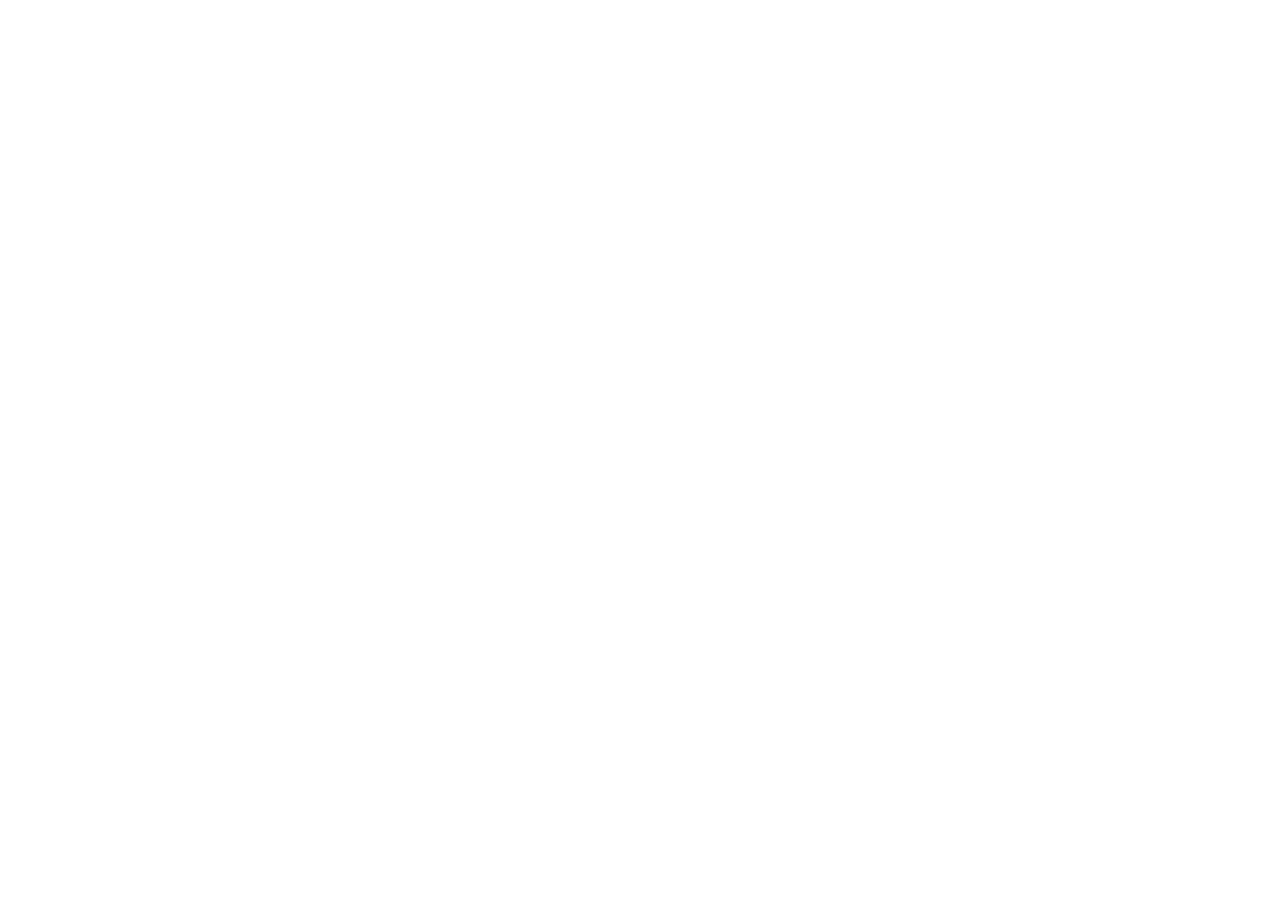
==== docs/index.html @ 632d7285 "Create index.html" ====
<!doctype html> <!-- Important: must specify -->
<html>
  <head>
    <meta charset="utf-8"> <!-- Important: rapi-doc uses utf8 charecters -->
    <script type="module" src="https://unpkg.com/rapidoc/dist/rapidoc-min.js"></script>
  </head>
  <body>
    <rapi-doc spec-url = "https://petstore.swagger.io/v2/swagger.json"> </rapi-doc>
  </body>
</html>
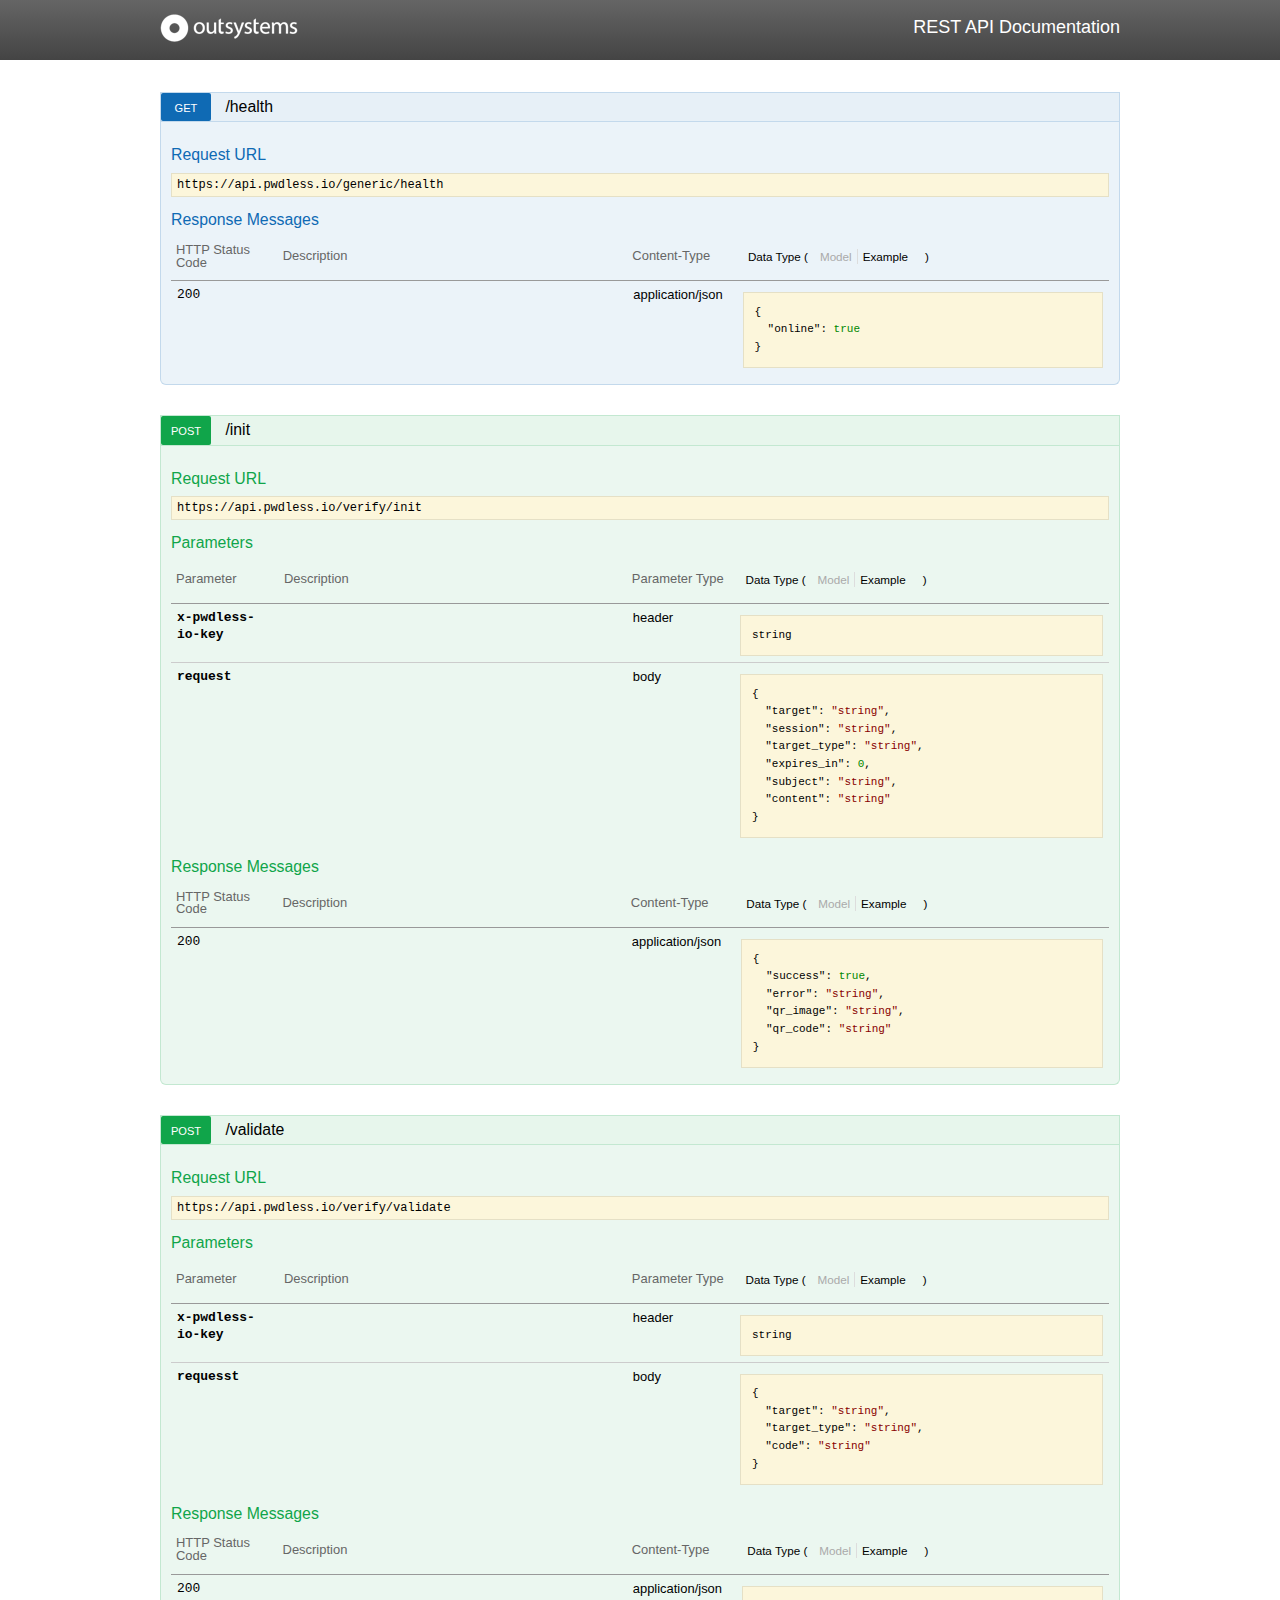
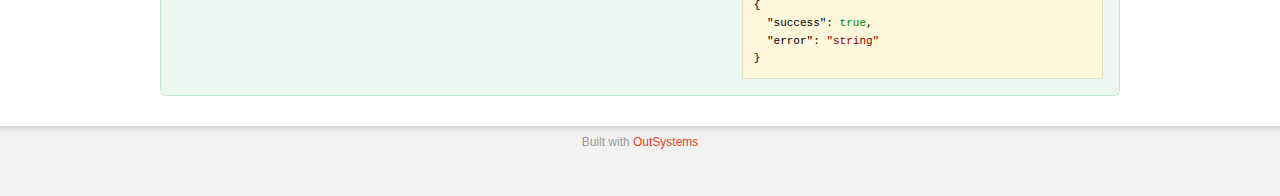
==== commit b7e62234: "docs" ====
--- a/docs/index.html
+++ b/docs/index.html
@@ -1,10 +1,551 @@
-<!doctype html> <!-- Important: must specify -->
-<html>
-  <head>
-    <meta charset="utf-8"> <!-- Important: rapi-doc uses utf8 charecters -->
-    <script type="module" src="https://unpkg.com/rapidoc/dist/rapidoc-min.js"></script>
-  </head>
-  <body>
-    <rapi-doc spec-url = "https://petstore.swagger.io/v2/swagger.json"> </rapi-doc>
-  </body>
-</html>+<html data-lt-installed="true"><head>
+  <title>Documentation</title>
+  <!-- OutSystems change: resources relative URLs and merged some css/javascript files to reduce the amount of resources -->
+  <link href="./css/main.css" rel="stylesheet" type="text/css">
+  
+  
+  
+  
+  
+  
+  
+</head>
+
+<body class="swagger-section">
+<div id="header">
+  <div class="swagger-ui-wrap">
+  <!-- OutSystems change: branding -->
+      <div class="os-header-right">
+        <div class="os-header-title">REST API Documentation</div>
+    </div>
+    <div class="os-header-left"><img class="os-logo-vertical" src="./img/outsystems.png" alt="Outsystems"></div>
+    <!-- OutSystems change: customize header information
+      <a id="logo" href="http://swagger.io">swagger</a>
+    -->
+  </div>
+</div>
+
+
+<div id="swagger-ui-container" class="swagger-ui-wrap">
+<div class="container" id="resources_container">
+  <ul id="resources"><li id="resource_verify" class="resource active"><div class="heading" style="
+    margin-top: 30px;
+">
+  <!-- OutSystems change: Remove tag name -->
+  
+</div>
+<ul class="endpoints" id="verify_endpoint_list" style="">
+<li class="endpoint">
+  <ul class="operations">
+    <li class="get operation" id="generic_health">
+      <div class="heading">
+        <h3>
+          <span class="http_method">
+          <a href="#!/generic/health" class="toggleOperation">get</a>
+          </span>
+          <span class="path">
+          <a href="#!/generic/health" class="toggleOperation ">/health</a>
+          </span>
+        </h3>
+        <ul class="options">
+          <li>
+          <a href="#!/generic/health" class="toggleOperation"></a>
+          </li>
+        </ul>
+      </div>
+      <div class="content" id="generic_health_content" style="display: block;">
+        <!-- OutSytems change: Added request URL -->
+        <h4>Request URL</h4>
+        <div class="block request_url"><pre style="overflow-y:auto">https://api.pwdless.io/generic/health</pre></div>
+
+        
+        <form accept-charset="UTF-8" class="sandbox">
+          <div style="margin:0;padding:0;display:inline"></div>
+          <div style="margin:0;padding:0;display:inline"></div>
+          <h4>Response Messages</h4>
+          <table class="fullwidth response-table">
+            <thead>
+            <tr>
+              <!-- OutSystems change: Normalize table Sizes and include Content Type in response messages -->
+              <th style="width: 100px; max-width: 100px">HTTP Status Code</th>
+              <th style="width: 355px; max-width: 355px">Description</th>
+              <th style="width: 100px; max-width: 100px">Content-Type</th>
+              <th style="width: 375px; max-width: 385px">
+                <table>
+                  <tbody><tr>
+                    <td style="vertical-align:middle;height:30px;"><div style="">Data Type (</div></td>
+                    <td style="vertical-align:middle;height:30px;"><div style="vertical-align: middle;height: 20px;">
+                  <ul class="signature-nav">
+                  <li>
+                    <a class="description-link description-link-response" href="#">Model</a>
+                  </li>
+                  <li>
+                    <a class="snippet-link snippet-link-response selected" href="#">Example</a>
+                  </li>
+                  </ul></div></td>
+                  <td style="vertical-align:middle;height:30px;">
+                    <div style="">)</div>
+                  </td>
+                  </tr>
+                </tbody></table>
+              </th>
+            </tr>
+            </thead>
+            <tbody class="operation-status">
+            
+            <tr><!--Outsystems change: included content type in response messages-->
+<td class="code">200</td>
+<td class="markdown"><p><strong></strong></p>
+</td>
+<td class="content-type"><div><!--OutSystems change: removed label, pre and fixed [object Object] to [object Object]-->
+application/json
+</div></td>
+<td><span class="model-signature"><div><!-- OutSystems change: Removed Model and Model Schema labels -->
+<!-- <div>
+<ul class="signature-nav">
+    <li><a class="description-link" href="#">Description</a></li>
+    <li><a class="snippet-link" href="#">Snippet</a></li>
+</ul>
+<div> 
+  -->
+
+<div class="signature-container">
+  <!-- OutSystems change: Removed Model -->
+    <div class="description" style="display: none;">
+        <span class="strong">health_response {</span><div><span class="propName false">online</span> (<span class="propType">boolean</span>, <span class="propOptKey">optional</span>)</div><span class="strong">}</span>
+    </div>  <div class="snippet" style="display: block;">
+    <pre><code class="json">{
+  "<span class="attribute">online</span>": <span class="value"><span class="literal">true</span>
+}</span></code></pre>
+    <small class="notice"></small>
+  </div>
+</div>
+
+</div></span></td>
+</tr></tbody>
+          </table>
+          <!-- OutSystems change: position of the response -->
+          <!-- OutSystems change: removed Try it out button -->
+            </form>
+            <div class="response" style="display:none">
+              <h4>Request URL</h4>
+              <div class="block request_url"><pre style="overflow-y:auto">https://miguel-antunes.outsystemscloud.com/PwdLess_io_API/rest/generic/health</pre></div>
+              <h4>Response Body</h4>
+              <div class="block response_body"></div>
+              <h4>Response Code</h4>
+              <div class="block response_code"></div>
+              <h4>Response Headers</h4>
+              <div class="block response_headers"></div>
+            </div>
+          </div>
+          </li>
+        </ul>
+</li>
+<li class="endpoint">
+  <ul class="operations">
+    <li class="post operation" id="verify_init">
+      <div class="heading">
+        <h3>
+          <span class="http_method">
+          <a href="#!/verify/init" class="toggleOperation">post</a>
+          </span>
+          <span class="path">
+          <a href="#!/verify/init" class="toggleOperation ">/init</a>
+          </span>
+        </h3>
+        <ul class="options">
+          <li>
+          <a href="#!/verify/init" class="toggleOperation"></a>
+          </li>
+        </ul>
+      </div>
+      <div class="content" id="verify_init_content" style="display: block;">
+        <!-- OutSytems change: Added request URL -->
+        <h4>Request URL</h4>
+        <div class="block request_url"><pre style="overflow-y:auto">https://api.pwdless.io/verify/init</pre></div>
+
+        
+        <form accept-charset="UTF-8" class="sandbox">
+          <div style="margin:0;padding:0;display:inline"></div>
+          <h4>Parameters</h4>
+          <table class="fullwidth parameter-table">
+          <thead>
+            <tr>
+            <th style="width: 100px; max-width: 100px">Parameter</th>
+            <!-- OutSystems change: removed Value -->
+            <th style="width: 355px; max-width: 355px">Description</th>
+            <th style="width: 100px; max-width: 100px">Parameter Type</th>
+            <th style="width: 375px; max-width: 385px">
+              <div>               
+                <table>
+                  <tbody><tr>
+                    <td style="vertical-align:middle;height:30px;"><div style="">Data Type (</div></td>
+                    <td style="vertical-align:middle;height:30px;"><div style="vertical-align: middle;height: 20px;">
+                  <ul class="signature-nav">
+                  <li>
+                    <a class="description-link description-link-parameter" href="#">Model</a>
+                  </li>
+                  <li>
+                    <a class="snippet-link snippet-link-parameter selected" href="#">Example</a>
+                  </li>
+                  </ul></div></td>
+                  <td style="vertical-align:middle;height:30px;">
+                    <div style="">)</div>
+                  </td>
+                  </tr>
+                </tbody></table>
+            </div></th>
+            </tr>
+          </thead>
+          <tbody class="operation-params">
+
+          <tr><td class="code required">x-pwdless-io-key</td>
+<!-- OutSystems change: removed value column -->
+<td>
+  <strong><span class="markdown"></span></strong>
+</td>
+<td>header</td>
+<td><span class="model-signature"><div><!-- OutSystems change: Removed Model and Model Schema labels -->
+<!-- <div>
+<ul class="signature-nav">
+    <li><a class="description-link" href="#">Description</a></li>
+    <li><a class="snippet-link" href="#">Snippet</a></li>
+</ul>
+<div> 
+  -->
+
+<div class="signature-container">
+  <!-- OutSystems change: Removed Model -->
+    <div class="description" style="display: none;">
+        string
+    </div>  <div class="snippet" style="display: block;">
+    <pre><code class="undefined">string</code></pre>
+    <small class="notice"></small>
+  </div>
+</div>
+
+</div></span></td>
+</tr><tr><td class="code required">request</td>
+<!-- OutSystems change: removed value column -->
+<td>
+  <strong><span class="markdown"></span></strong>
+</td>
+<td>body</td>
+<td><span class="model-signature"><div><!-- OutSystems change: Removed Model and Model Schema labels -->
+<!-- <div>
+<ul class="signature-nav">
+    <li><a class="description-link" href="#">Description</a></li>
+    <li><a class="snippet-link" href="#">Snippet</a></li>
+</ul>
+<div> 
+  -->
+
+<div class="signature-container">
+  <!-- OutSystems change: Removed Model -->
+    <div class="description" style="display: none;">
+        <span class="strong">init_request {</span><div><span class="propName true">target</span> (<span class="propType">string</span>),</div><div><span class="propName true">session</span> (<span class="propType">string</span>),</div><div><span class="propName false">target_type</span> (<span class="propType">string</span>, <span class="propOptKey">optional</span>),</div><div><span class="propName false">expires_in</span> (<span class="propType">integer</span>, <span class="propOptKey">optional</span>),</div><div><span class="propName false">subject</span> (<span class="propType">string</span>, <span class="propOptKey">optional</span>),</div><div><span class="propName false">content</span> (<span class="propType">string</span>, <span class="propOptKey">optional</span>)</div><span class="strong">}</span>
+    </div>  <div class="snippet" style="display: block;">
+    <pre><code class="json">{
+  "<span class="attribute">target</span>": <span class="value"><span class="string">"string"</span></span>,
+  "<span class="attribute">session</span>": <span class="value"><span class="string">"string"</span></span>,
+  "<span class="attribute">target_type</span>": <span class="value"><span class="string">"string"</span></span>,
+  "<span class="attribute">expires_in</span>": <span class="value"><span class="number">0</span></span>,
+  "<span class="attribute">subject</span>": <span class="value"><span class="string">"string"</span></span>,
+  "<span class="attribute">content</span>": <span class="value"><span class="string">"string"</span>
+}</span></code></pre>
+    <small class="notice"></small>
+  </div>
+</div>
+
+</div></span></td>
+</tr></tbody>
+          </table>
+          <div style="margin:0;padding:0;display:inline"></div>
+          <h4>Response Messages</h4>
+          <table class="fullwidth response-table">
+            <thead>
+            <tr>
+              <!-- OutSystems change: Normalize table Sizes and include Content Type in response messages -->
+              <th style="width: 100px; max-width: 100px">HTTP Status Code</th>
+              <th style="width: 355px; max-width: 355px">Description</th>
+              <th style="width: 100px; max-width: 100px">Content-Type</th>
+              <th style="width: 375px; max-width: 385px">
+                <table>
+                  <tbody><tr>
+                    <td style="vertical-align:middle;height:30px;"><div style="">Data Type (</div></td>
+                    <td style="vertical-align:middle;height:30px;"><div style="vertical-align: middle;height: 20px;">
+                  <ul class="signature-nav">
+                  <li>
+                    <a class="description-link description-link-response" href="#">Model</a>
+                  </li>
+                  <li>
+                    <a class="snippet-link snippet-link-response selected" href="#">Example</a>
+                  </li>
+                  </ul></div></td>
+                  <td style="vertical-align:middle;height:30px;">
+                    <div style="">)</div>
+                  </td>
+                  </tr>
+                </tbody></table>
+              </th>
+            </tr>
+            </thead>
+            <tbody class="operation-status">
+            
+            <tr><!--Outsystems change: included content type in response messages-->
+<td class="code">200</td>
+<td class="markdown"><p><strong></strong></p>
+</td>
+<td class="content-type"><div><!--OutSystems change: removed label, pre and fixed [object Object] to [object Object]-->
+application/json
+</div></td>
+<td><span class="model-signature"><div><!-- OutSystems change: Removed Model and Model Schema labels -->
+<!-- <div>
+<ul class="signature-nav">
+    <li><a class="description-link" href="#">Description</a></li>
+    <li><a class="snippet-link" href="#">Snippet</a></li>
+</ul>
+<div> 
+  -->
+
+<div class="signature-container">
+  <!-- OutSystems change: Removed Model -->
+    <div class="description" style="display: none;">
+        <span class="strong">init_response {</span><div><span class="propName true">success</span> (<span class="propType">boolean</span>),</div><div><span class="propName false">error</span> (<span class="propType">string</span>, <span class="propOptKey">optional</span>),</div><div><span class="propName false">qr_image</span> (<span class="propType">string</span>, <span class="propOptKey">optional</span>),</div><div><span class="propName false">qr_code</span> (<span class="propType">string</span>, <span class="propOptKey">optional</span>)</div><span class="strong">}</span>
+    </div>  <div class="snippet" style="display: block;">
+    <pre><code class="json">{
+  "<span class="attribute">success</span>": <span class="value"><span class="literal">true</span></span>,
+  "<span class="attribute">error</span>": <span class="value"><span class="string">"string"</span></span>,
+  "<span class="attribute">qr_image</span>": <span class="value"><span class="string">"string"</span></span>,
+  "<span class="attribute">qr_code</span>": <span class="value"><span class="string">"string"</span>
+}</span></code></pre>
+    <small class="notice"></small>
+  </div>
+</div>
+
+</div></span></td>
+</tr></tbody>
+          </table>
+          <!-- OutSystems change: position of the response -->
+          <!-- OutSystems change: removed Try it out button -->
+            </form>
+            <div class="response" style="display:none">
+              <h4>Request URL</h4>
+              <div class="block request_url"><pre style="overflow-y:auto">https://miguel-antunes.outsystemscloud.com/PwdLess_io_API/rest/verify/init</pre></div>
+              <h4>Response Body</h4>
+              <div class="block response_body"></div>
+              <h4>Response Code</h4>
+              <div class="block response_code"></div>
+              <h4>Response Headers</h4>
+              <div class="block response_headers"></div>
+            </div>
+          </div>
+          </li>
+        </ul>
+</li><li class="endpoint">
+  <ul class="operations">
+    <li class="post operation" id="verify_validate">
+      <div class="heading">
+        <h3>
+          <span class="http_method">
+          <a href="#!/verify/validate" class="toggleOperation">post</a>
+          </span>
+          <span class="path">
+          <a href="#!/verify/validate" class="toggleOperation ">/validate</a>
+          </span>
+        </h3>
+        <ul class="options">
+          <li>
+          <a href="#!/verify/validate" class="toggleOperation"></a>
+          </li>
+        </ul>
+      </div>
+      <div class="content" id="verify_validate_content" style="display: block;">
+        <!-- OutSytems change: Added request URL -->
+        <h4>Request URL</h4>
+        <div class="block request_url"><pre style="overflow-y:auto">https://api.pwdless.io/verify/validate</pre></div>
+
+        
+        <form accept-charset="UTF-8" class="sandbox">
+          <div style="margin:0;padding:0;display:inline"></div>
+          <h4>Parameters</h4>
+          <table class="fullwidth parameter-table">
+          <thead>
+            <tr>
+            <th style="width: 100px; max-width: 100px">Parameter</th>
+            <!-- OutSystems change: removed Value -->
+            <th style="width: 355px; max-width: 355px">Description</th>
+            <th style="width: 100px; max-width: 100px">Parameter Type</th>
+            <th style="width: 375px; max-width: 385px">
+              <div>               
+                <table>
+                  <tbody><tr>
+                    <td style="vertical-align:middle;height:30px;"><div style="">Data Type (</div></td>
+                    <td style="vertical-align:middle;height:30px;"><div style="vertical-align: middle;height: 20px;">
+                  <ul class="signature-nav">
+                  <li>
+                    <a class="description-link description-link-parameter" href="#">Model</a>
+                  </li>
+                  <li>
+                    <a class="snippet-link snippet-link-parameter selected" href="#">Example</a>
+                  </li>
+                  </ul></div></td>
+                  <td style="vertical-align:middle;height:30px;">
+                    <div style="">)</div>
+                  </td>
+                  </tr>
+                </tbody></table>
+            </div></th>
+            </tr>
+          </thead>
+          <tbody class="operation-params">
+
+          <tr><td class="code required">x-pwdless-io-key</td>
+<!-- OutSystems change: removed value column -->
+<td>
+  <strong><span class="markdown"></span></strong>
+</td>
+<td>header</td>
+<td><span class="model-signature"><div><!-- OutSystems change: Removed Model and Model Schema labels -->
+<!-- <div>
+<ul class="signature-nav">
+    <li><a class="description-link" href="#">Description</a></li>
+    <li><a class="snippet-link" href="#">Snippet</a></li>
+</ul>
+<div> 
+  -->
+
+<div class="signature-container">
+  <!-- OutSystems change: Removed Model -->
+    <div class="description" style="display: none;">
+        string
+    </div>  <div class="snippet" style="display: block;">
+    <pre><code class="undefined">string</code></pre>
+    <small class="notice"></small>
+  </div>
+</div>
+
+</div></span></td>
+</tr><tr><td class="code required">requesst</td>
+<!-- OutSystems change: removed value column -->
+<td>
+  <strong><span class="markdown"></span></strong>
+</td>
+<td>body</td>
+<td><span class="model-signature"><div><!-- OutSystems change: Removed Model and Model Schema labels -->
+<!-- <div>
+<ul class="signature-nav">
+    <li><a class="description-link" href="#">Description</a></li>
+    <li><a class="snippet-link" href="#">Snippet</a></li>
+</ul>
+<div> 
+  -->
+
+<div class="signature-container">
+  <!-- OutSystems change: Removed Model -->
+    <div class="description" style="display: none;">
+        <span class="strong">validate_requesst {</span><div><span class="propName true">target</span> (<span class="propType">string</span>),</div><div><span class="propName true">target_type</span> (<span class="propType">string</span>),</div><div><span class="propName true">code</span> (<span class="propType">string</span>)</div><span class="strong">}</span>
+    </div>  <div class="snippet" style="display: block;">
+    <pre><code class="json">{
+  "<span class="attribute">target</span>": <span class="value"><span class="string">"string"</span></span>,
+  "<span class="attribute">target_type</span>": <span class="value"><span class="string">"string"</span></span>,
+  "<span class="attribute">code</span>": <span class="value"><span class="string">"string"</span>
+}</span></code></pre>
+    <small class="notice"></small>
+  </div>
+</div>
+
+</div></span></td>
+</tr></tbody>
+          </table>
+          <div style="margin:0;padding:0;display:inline"></div>
+          <h4>Response Messages</h4>
+          <table class="fullwidth response-table">
+            <thead>
+            <tr>
+              <!-- OutSystems change: Normalize table Sizes and include Content Type in response messages -->
+              <th style="width: 100px; max-width: 100px">HTTP Status Code</th>
+              <th style="width: 355px; max-width: 355px">Description</th>
+              <th style="width: 100px; max-width: 100px">Content-Type</th>
+              <th style="width: 375px; max-width: 385px">
+                <table>
+                  <tbody><tr>
+                    <td style="vertical-align:middle;height:30px;"><div style="">Data Type (</div></td>
+                    <td style="vertical-align:middle;height:30px;"><div style="vertical-align: middle;height: 20px;">
+                  <ul class="signature-nav">
+                  <li>
+                    <a class="description-link description-link-response" href="#">Model</a>
+                  </li>
+                  <li>
+                    <a class="snippet-link snippet-link-response selected" href="#">Example</a>
+                  </li>
+                  </ul></div></td>
+                  <td style="vertical-align:middle;height:30px;">
+                    <div style="">)</div>
+                  </td>
+                  </tr>
+                </tbody></table>
+              </th>
+            </tr>
+            </thead>
+            <tbody class="operation-status">
+            
+            <tr><!--Outsystems change: included content type in response messages-->
+<td class="code">200</td>
+<td class="markdown"><p><strong></strong></p>
+</td>
+<td class="content-type"><div><!--OutSystems change: removed label, pre and fixed [object Object] to [object Object]-->
+application/json
+</div></td>
+<td><span class="model-signature"><div><!-- OutSystems change: Removed Model and Model Schema labels -->
+<!-- <div>
+<ul class="signature-nav">
+    <li><a class="description-link" href="#">Description</a></li>
+    <li><a class="snippet-link" href="#">Snippet</a></li>
+</ul>
+<div> 
+  -->
+
+<div class="signature-container">
+  <!-- OutSystems change: Removed Model -->
+    <div class="description" style="display: none;">
+        <span class="strong">validate_response {</span><div><span class="propName true">success</span> (<span class="propType">boolean</span>),</div><div><span class="propName false">error</span> (<span class="propType">string</span>, <span class="propOptKey">optional</span>)</div><span class="strong">}</span>
+    </div>  <div class="snippet" style="display: block;">
+    <pre><code class="json">{
+  "<span class="attribute">success</span>": <span class="value"><span class="literal">true</span></span>,
+  "<span class="attribute">error</span>": <span class="value"><span class="string">"string"</span>
+}</span></code></pre>
+    <small class="notice"></small>
+  </div>
+</div>
+
+</div></span></td>
+</tr></tbody>
+          </table>
+          <!-- OutSystems change: position of the response -->
+          <!-- OutSystems change: removed Try it out button -->
+            </form>
+            <div class="response" style="display:none">
+              <h4>Request URL</h4>
+              <div class="block request_url"><pre style="overflow-y:auto">https://miguel-antunes.outsystemscloud.com/PwdLess_io_API/rest/verify/validate</pre></div>
+              <h4>Response Body</h4>
+              <div class="block response_body"></div>
+              <h4>Response Code</h4>
+              <div class="block response_code"></div>
+              <h4>Response Headers</h4>
+              <div class="block response_headers"></div>
+            </div>
+          </div>
+          </li>
+        </ul>
+</li></ul>
+</li></ul>
+
+  
+</div>
+</div>
+<div id="swagger-footer" class="os-swagger-footer">Built with&nbsp;<a title="Low-Code Development Platform for Mobile and Web Apps" alt="Low-Code Development Platform for Mobile and Web Apps" href="http://www.outsystems.com/ce/web-application-development/">OutSystems</a></div>
+
+
+
+</body></html>--- a/docs/css/main.css
+++ b/docs/css/main.css
@@ -0,0 +1,1550 @@
+/* Original style from softwaremaniacs.org (c) Ivan Sagalaev <Maniac@SoftwareManiacs.Org> */
+.swagger-section pre code {
+  display: block;
+  padding: 0.5em;
+  background: #F0F0F0;
+}
+.swagger-section pre code,
+.swagger-section pre .subst,
+.swagger-section pre .tag .title,
+.swagger-section pre .lisp .title,
+.swagger-section pre .clojure .built_in,
+.swagger-section pre .nginx .title {
+  color: black;
+}
+.swagger-section pre .string,
+.swagger-section pre .title,
+.swagger-section pre .constant,
+.swagger-section pre .parent,
+.swagger-section pre .tag .value,
+.swagger-section pre .rules .value,
+.swagger-section pre .rules .value .number,
+.swagger-section pre .preprocessor,
+.swagger-section pre .ruby .symbol,
+.swagger-section pre .ruby .symbol .string,
+.swagger-section pre .aggregate,
+.swagger-section pre .template_tag,
+.swagger-section pre .django .variable,
+.swagger-section pre .smalltalk .class,
+.swagger-section pre .addition,
+.swagger-section pre .flow,
+.swagger-section pre .stream,
+.swagger-section pre .bash .variable,
+.swagger-section pre .apache .tag,
+.swagger-section pre .apache .cbracket,
+.swagger-section pre .tex .command,
+.swagger-section pre .tex .special,
+.swagger-section pre .erlang_repl .function_or_atom,
+.swagger-section pre .markdown .header {
+  color: #800;
+}
+.swagger-section pre .comment,
+.swagger-section pre .annotation,
+.swagger-section pre .template_comment,
+.swagger-section pre .diff .header,
+.swagger-section pre .chunk,
+.swagger-section pre .markdown .blockquote {
+  color: #888;
+}
+.swagger-section pre .number,
+.swagger-section pre .date,
+.swagger-section pre .regexp,
+.swagger-section pre .literal,
+.swagger-section pre .smalltalk .symbol,
+.swagger-section pre .smalltalk .char,
+.swagger-section pre .go .constant,
+.swagger-section pre .change,
+.swagger-section pre .markdown .bullet,
+.swagger-section pre .markdown .link_url {
+  color: #080;
+}
+.swagger-section pre .label,
+.swagger-section pre .javadoc,
+.swagger-section pre .ruby .string,
+.swagger-section pre .decorator,
+.swagger-section pre .filter .argument,
+.swagger-section pre .localvars,
+.swagger-section pre .array,
+.swagger-section pre .attr_selector,
+.swagger-section pre .important,
+.swagger-section pre .pseudo,
+.swagger-section pre .pi,
+.swagger-section pre .doctype,
+.swagger-section pre .deletion,
+.swagger-section pre .envvar,
+.swagger-section pre .shebang,
+.swagger-section pre .apache .sqbracket,
+.swagger-section pre .nginx .built_in,
+.swagger-section pre .tex .formula,
+.swagger-section pre .erlang_repl .reserved,
+.swagger-section pre .prompt,
+.swagger-section pre .markdown .link_label,
+.swagger-section pre .vhdl .attribute,
+.swagger-section pre .clojure .attribute,
+.swagger-section pre .coffeescript .property {
+  color: #8888ff;
+}
+.swagger-section pre .keyword,
+.swagger-section pre .id,
+.swagger-section pre .phpdoc,
+.swagger-section pre .title,
+.swagger-section pre .built_in,
+.swagger-section pre .aggregate,
+.swagger-section pre .css .tag,
+.swagger-section pre .javadoctag,
+.swagger-section pre .phpdoc,
+.swagger-section pre .yardoctag,
+.swagger-section pre .smalltalk .class,
+.swagger-section pre .winutils,
+.swagger-section pre .bash .variable,
+.swagger-section pre .apache .tag,
+.swagger-section pre .go .typename,
+.swagger-section pre .tex .command,
+.swagger-section pre .markdown .strong,
+.swagger-section pre .request,
+.swagger-section pre .status {
+  font-weight: bold;
+}
+.swagger-section pre .markdown .emphasis {
+  font-style: italic;
+}
+.swagger-section pre .nginx .built_in {
+  font-weight: normal;
+}
+.swagger-section pre .coffeescript .javascript,
+.swagger-section pre .javascript .xml,
+.swagger-section pre .tex .formula,
+.swagger-section pre .xml .javascript,
+.swagger-section pre .xml .vbscript,
+.swagger-section pre .xml .css,
+.swagger-section pre .xml .cdata {
+  opacity: 0.5;
+}
+.swagger-section .swagger-ui-wrap {
+  line-height: 1;
+  font-family: "Open Sans", sans-serif;
+  max-width: 960px;
+  margin-left: auto;
+  margin-right: auto;
+  /*OutSystems change: branding */
+}
+.swagger-section .swagger-ui-wrap b,
+.swagger-section .swagger-ui-wrap strong,
+.swagger-section .swagger-ui-wrap .model-signature,
+.swagger-section .swagger-ui-wrap h1,
+.swagger-section .swagger-ui-wrap form.formtastic fieldset.inputs ol li.text textarea,
+.swagger-section .swagger-ui-wrap ul#resources,
+.swagger-section .swagger-ui-wrap ul#resources li.resource div.heading h2,
+.swagger-section .swagger-ui-wrap p#colophon,
+.swagger-section .swagger-ui-wrap .markdown ol,
+.swagger-section .swagger-ui-wrap .markdown ul {
+  font-family: "Open Sans", sans-serif;
+}
+.swagger-section .swagger-ui-wrap b,
+.swagger-section .swagger-ui-wrap strong {
+  font-weight: bold;
+}
+.swagger-section .swagger-ui-wrap q,
+.swagger-section .swagger-ui-wrap blockquote {
+  quotes: none;
+}
+.swagger-section .swagger-ui-wrap p {
+  line-height: 1.4em;
+  padding: 0 0 10px;
+  color: #333333;
+}
+.swagger-section .swagger-ui-wrap q:before,
+.swagger-section .swagger-ui-wrap q:after,
+.swagger-section .swagger-ui-wrap blockquote:before,
+.swagger-section .swagger-ui-wrap blockquote:after {
+  content: none;
+}
+.swagger-section .swagger-ui-wrap .heading_with_menu h1,
+.swagger-section .swagger-ui-wrap .heading_with_menu h2,
+.swagger-section .swagger-ui-wrap .heading_with_menu h3,
+.swagger-section .swagger-ui-wrap .heading_with_menu h4,
+.swagger-section .swagger-ui-wrap .heading_with_menu h5,
+.swagger-section .swagger-ui-wrap .heading_with_menu h6 {
+  display: block;
+  clear: none;
+  float: left;
+  -moz-box-sizing: border-box;
+  -webkit-box-sizing: border-box;
+  -ms-box-sizing: border-box;
+  box-sizing: border-box;
+  width: 60%;
+}
+.swagger-section .swagger-ui-wrap table {
+  border-collapse: collapse;
+  border-spacing: 0;
+}
+.swagger-section .swagger-ui-wrap table thead tr th {
+  padding: 5px;
+  font-size: 0.9em;
+  color: #666666;
+  border-bottom: 1px solid #999999;
+}
+.swagger-section .swagger-ui-wrap table tbody tr:last-child td {
+  border-bottom: none;
+}
+.swagger-section .swagger-ui-wrap table tbody tr.offset {
+  background-color: #f0f0f0;
+}
+.swagger-section .swagger-ui-wrap table tbody tr td {
+  padding: 6px;
+  font-size: 0.9em;
+  border-bottom: 1px solid #cccccc;
+  vertical-align: top;
+  line-height: 1.3em;
+}
+.swagger-section .swagger-ui-wrap ol {
+  margin: 0px 0 10px;
+  padding: 0 0 0 18px;
+  list-style-type: decimal;
+}
+.swagger-section .swagger-ui-wrap ol li {
+  padding: 5px 0px;
+  font-size: 0.9em;
+  color: #333333;
+}
+.swagger-section .swagger-ui-wrap ol,
+.swagger-section .swagger-ui-wrap ul {
+  list-style: none;
+}
+.swagger-section .swagger-ui-wrap h1 a,
+.swagger-section .swagger-ui-wrap h2 a,
+.swagger-section .swagger-ui-wrap h3 a,
+.swagger-section .swagger-ui-wrap h4 a,
+.swagger-section .swagger-ui-wrap h5 a,
+.swagger-section .swagger-ui-wrap h6 a {
+  text-decoration: none;
+}
+.swagger-section .swagger-ui-wrap h1 a:hover,
+.swagger-section .swagger-ui-wrap h2 a:hover,
+.swagger-section .swagger-ui-wrap h3 a:hover,
+.swagger-section .swagger-ui-wrap h4 a:hover,
+.swagger-section .swagger-ui-wrap h5 a:hover,
+.swagger-section .swagger-ui-wrap h6 a:hover {
+  text-decoration: underline;
+}
+.swagger-section .swagger-ui-wrap h1 span.divider,
+.swagger-section .swagger-ui-wrap h2 span.divider,
+.swagger-section .swagger-ui-wrap h3 span.divider,
+.swagger-section .swagger-ui-wrap h4 span.divider,
+.swagger-section .swagger-ui-wrap h5 span.divider,
+.swagger-section .swagger-ui-wrap h6 span.divider {
+  color: #aaaaaa;
+}
+.swagger-section .swagger-ui-wrap a {
+  color: #547f00;
+}
+.swagger-section .swagger-ui-wrap a img {
+  border: none;
+}
+.swagger-section .swagger-ui-wrap article,
+.swagger-section .swagger-ui-wrap aside,
+.swagger-section .swagger-ui-wrap details,
+.swagger-section .swagger-ui-wrap figcaption,
+.swagger-section .swagger-ui-wrap figure,
+.swagger-section .swagger-ui-wrap footer,
+.swagger-section .swagger-ui-wrap header,
+.swagger-section .swagger-ui-wrap hgroup,
+.swagger-section .swagger-ui-wrap menu,
+.swagger-section .swagger-ui-wrap nav,
+.swagger-section .swagger-ui-wrap section,
+.swagger-section .swagger-ui-wrap summary {
+  display: block;
+}
+.swagger-section .swagger-ui-wrap pre {
+  font-family: "Anonymous Pro", "Menlo", "Consolas", "Bitstream Vera Sans Mono", "Courier New", monospace;
+  background-color: #fcf6db;
+  border: 1px solid #e5e0c6;
+  padding: 10px;
+}
+.swagger-section .swagger-ui-wrap pre code {
+  line-height: 1.6em;
+  background: none;
+}
+.swagger-section .swagger-ui-wrap .content > .content-type > div > label {
+  clear: both;
+  display: block;
+  color: #0F6AB4;
+  font-size: 1.1em;
+  margin: 0;
+  padding: 15px 0 5px;
+}
+.swagger-section .swagger-ui-wrap .content pre {
+  font-size: 12px;
+  margin-top: 5px;
+  padding: 5px;
+}
+.swagger-section .swagger-ui-wrap .icon-btn {
+  cursor: pointer;
+}
+.swagger-section .swagger-ui-wrap .info_title {
+  padding-bottom: 10px;
+  font-weight: bold;
+  font-size: 25px;
+}
+.swagger-section .swagger-ui-wrap p.big,
+.swagger-section .swagger-ui-wrap div.big p {
+  font-size: 1em;
+  margin-bottom: 10px;
+}
+.swagger-section .swagger-ui-wrap form.fullwidth ol li.string input,
+.swagger-section .swagger-ui-wrap form.fullwidth ol li.url input,
+.swagger-section .swagger-ui-wrap form.fullwidth ol li.text textarea,
+.swagger-section .swagger-ui-wrap form.fullwidth ol li.numeric input {
+  width: 500px !important;
+}
+.swagger-section .swagger-ui-wrap .info_license {
+  padding-bottom: 5px;
+}
+.swagger-section .swagger-ui-wrap .info_tos {
+  padding-bottom: 5px;
+}
+.swagger-section .swagger-ui-wrap .message-fail {
+  color: #cc0000;
+}
+.swagger-section .swagger-ui-wrap .info_url {
+  padding-bottom: 5px;
+}
+.swagger-section .swagger-ui-wrap .info_email {
+  padding-bottom: 5px;
+}
+.swagger-section .swagger-ui-wrap .info_name {
+  padding-bottom: 5px;
+}
+.swagger-section .swagger-ui-wrap .info_description {
+  padding-bottom: 10px;
+  font-size: 15px;
+}
+.swagger-section .swagger-ui-wrap .markdown ol li,
+.swagger-section .swagger-ui-wrap .markdown ul li {
+  padding: 3px 0px;
+  line-height: 1.4em;
+  color: #333333;
+}
+.swagger-section .swagger-ui-wrap form.formtastic fieldset.inputs ol li.string input,
+.swagger-section .swagger-ui-wrap form.formtastic fieldset.inputs ol li.url input,
+.swagger-section .swagger-ui-wrap form.formtastic fieldset.inputs ol li.numeric input {
+  display: block;
+  padding: 4px;
+  width: auto;
+  clear: both;
+}
+.swagger-section .swagger-ui-wrap form.formtastic fieldset.inputs ol li.string input.title,
+.swagger-section .swagger-ui-wrap form.formtastic fieldset.inputs ol li.url input.title,
+.swagger-section .swagger-ui-wrap form.formtastic fieldset.inputs ol li.numeric input.title {
+  font-size: 1.3em;
+}
+.swagger-section .swagger-ui-wrap table.fullwidth {
+  width: 100%;
+}
+.swagger-section .swagger-ui-wrap .signature-nav a {
+  text-decoration: none;
+  color: #AAA;
+}
+.swagger-section .swagger-ui-wrap .signature-nav a:hover {
+  text-decoration: underline;
+  color: black;
+}
+.swagger-section .swagger-ui-wrap .signature-nav .selected {
+  color: black;
+  text-decoration: none;
+}
+.swagger-section .swagger-ui-wrap ul.signature-nav {
+  display: block;
+  margin: 0;
+  padding: 0;
+}
+.swagger-section .swagger-ui-wrap ul.signature-nav li:last-child {
+  padding-right: 0;
+  border-right: none;
+}
+.swagger-section .swagger-ui-wrap ul.signature-nav li {
+  float: left;
+  margin: 5px 5px 5px 0;
+  padding: 0px 5px 0px 0;
+  border-right: 1px solid #ddd;
+}
+.swagger-section .swagger-ui-wrap .model-signature {
+  /*OutSystems Change: branding*/
+  font-family: "Open Sans", sans-serif;
+  font-size: 1em;
+  line-height: 1.5em;
+}
+.swagger-section .swagger-ui-wrap .model-signature .signature-nav a {
+  text-decoration: none;
+  color: #AAA;
+}
+.swagger-section .swagger-ui-wrap .model-signature .signature-nav a:hover {
+  text-decoration: underline;
+  color: black;
+}
+.swagger-section .swagger-ui-wrap .model-signature .signature-nav .selected {
+  color: black;
+  text-decoration: none;
+}
+.swagger-section .swagger-ui-wrap .model-signature .propType {
+  color: #5555aa;
+}
+.swagger-section .swagger-ui-wrap .model-signature pre:hover {
+  background-color: #ffffdd;
+}
+.swagger-section .swagger-ui-wrap .model-signature pre {
+  font-size: .85em;
+  line-height: 1.2em;
+  overflow: auto;
+  max-height: 200px;
+  /*OutSystems change: remove pointer from code snippet */
+}
+.swagger-section .swagger-ui-wrap .model-signature ul.signature-nav {
+  display: block;
+  margin: 0;
+  padding: 0;
+}
+.swagger-section .swagger-ui-wrap .model-signature ul.signature-nav li:last-child {
+  padding-right: 0;
+  border-right: none;
+}
+.swagger-section .swagger-ui-wrap .model-signature ul.signature-nav li {
+  float: left;
+  margin: 0 5px 5px 0;
+  padding: 2px 5px 2px 0;
+  border-right: 1px solid #ddd;
+}
+.swagger-section .swagger-ui-wrap .model-signature .propOpt {
+  color: #555;
+}
+.swagger-section .swagger-ui-wrap .model-signature .snippet small {
+  font-size: 0.75em;
+}
+.swagger-section .swagger-ui-wrap .model-signature .propOptKey {
+  font-style: italic;
+}
+.swagger-section .swagger-ui-wrap .model-signature .description .strong {
+  font-weight: bold;
+  color: #000;
+  font-size: .9em;
+}
+.swagger-section .swagger-ui-wrap .model-signature .description div {
+  font-size: 0.9em;
+  line-height: 1.5em;
+  margin-left: 1em;
+}
+.swagger-section .swagger-ui-wrap .model-signature .description .stronger {
+  font-weight: bold;
+  color: #000;
+}
+.swagger-section .swagger-ui-wrap .model-signature .description .propWrap .optionsWrapper {
+  border-spacing: 0;
+  position: absolute;
+  background-color: #ffffff;
+  border: 1px solid #bbbbbb;
+  display: none;
+  font-size: 11px;
+  max-width: 400px;
+  line-height: 30px;
+  color: black;
+  padding: 5px;
+  margin-left: 10px;
+}
+.swagger-section .swagger-ui-wrap .model-signature .description .propWrap .optionsWrapper th {
+  text-align: center;
+  background-color: #eeeeee;
+  border: 1px solid #bbbbbb;
+  font-size: 11px;
+  color: #666666;
+  font-weight: bold;
+  padding: 5px;
+  line-height: 15px;
+}
+.swagger-section .swagger-ui-wrap .model-signature .description .propWrap .optionsWrapper .optionName {
+  font-weight: bold;
+}
+.swagger-section .swagger-ui-wrap .model-signature .propName {
+  font-weight: bold;
+}
+.swagger-section .swagger-ui-wrap .model-signature .signature-container {
+  clear: both;
+}
+.swagger-section .swagger-ui-wrap .body-textarea {
+  width: 300px;
+  height: 100px;
+  border: 1px solid #aaa;
+}
+.swagger-section .swagger-ui-wrap .markdown p code,
+.swagger-section .swagger-ui-wrap .markdown li code {
+  font-family: "Anonymous Pro", "Menlo", "Consolas", "Bitstream Vera Sans Mono", "Courier New", monospace;
+  background-color: #f0f0f0;
+  color: black;
+  padding: 1px 3px;
+}
+.swagger-section .swagger-ui-wrap .required {
+  font-weight: bold;
+}
+.swagger-section .swagger-ui-wrap input.parameter {
+  width: 300px;
+  border: 1px solid #aaa;
+}
+.swagger-section .swagger-ui-wrap h1 {
+  color: black;
+  font-size: 1.5em;
+  line-height: 1.3em;
+  padding: 10px 0 10px 0;
+  /*OutSystems Change: branding*/
+  font-family: "Open Sans", sans-serif;
+  font-weight: bold;
+}
+.swagger-section .swagger-ui-wrap .heading_with_menu {
+  float: none;
+  clear: both;
+  overflow: hidden;
+  display: block;
+}
+.swagger-section .swagger-ui-wrap .heading_with_menu ul {
+  display: block;
+  clear: none;
+  float: right;
+  -moz-box-sizing: border-box;
+  -webkit-box-sizing: border-box;
+  -ms-box-sizing: border-box;
+  box-sizing: border-box;
+  margin-top: 10px;
+}
+.swagger-section .swagger-ui-wrap h2 {
+  color: black;
+  font-size: 1.3em;
+  padding: 10px 0 10px 0;
+}
+.swagger-section .swagger-ui-wrap h2 a {
+  color: black;
+}
+.swagger-section .swagger-ui-wrap h2 span.sub {
+  font-size: 0.7em;
+  color: #999999;
+  font-style: italic;
+}
+.swagger-section .swagger-ui-wrap h2 span.sub a {
+  color: #777777;
+}
+.swagger-section .swagger-ui-wrap span.weak {
+  color: #666666;
+}
+.swagger-section .swagger-ui-wrap .message-success {
+  color: #89BF04;
+}
+.swagger-section .swagger-ui-wrap caption,
+.swagger-section .swagger-ui-wrap th,
+.swagger-section .swagger-ui-wrap td {
+  text-align: left;
+  font-weight: normal;
+  vertical-align: middle;
+}
+.swagger-section .swagger-ui-wrap .code {
+  font-family: "Anonymous Pro", "Menlo", "Consolas", "Bitstream Vera Sans Mono", "Courier New", monospace;
+}
+.swagger-section .swagger-ui-wrap form.formtastic fieldset.inputs ol li.text textarea {
+  /*OutSystems Change: branding*/
+  font-family: "Open Sans", sans-serif;
+  height: 250px;
+  padding: 4px;
+  display: block;
+  clear: both;
+}
+.swagger-section .swagger-ui-wrap form.formtastic fieldset.inputs ol li.select select {
+  display: block;
+  clear: both;
+}
+.swagger-section .swagger-ui-wrap form.formtastic fieldset.inputs ol li.boolean {
+  float: none;
+  clear: both;
+  overflow: hidden;
+  display: block;
+}
+.swagger-section .swagger-ui-wrap form.formtastic fieldset.inputs ol li.boolean label {
+  display: block;
+  float: left;
+  clear: none;
+  margin: 0;
+  padding: 0;
+}
+.swagger-section .swagger-ui-wrap form.formtastic fieldset.inputs ol li.boolean input {
+  display: block;
+  float: left;
+  clear: none;
+  margin: 0 5px 0 0;
+}
+.swagger-section .swagger-ui-wrap form.formtastic fieldset.inputs ol li.required label {
+  color: black;
+}
+.swagger-section .swagger-ui-wrap form.formtastic fieldset.inputs ol li label {
+  display: block;
+  clear: both;
+  width: auto;
+  padding: 0 0 3px;
+  color: #666666;
+}
+.swagger-section .swagger-ui-wrap form.formtastic fieldset.inputs ol li label abbr {
+  padding-left: 3px;
+  color: #888888;
+}
+.swagger-section .swagger-ui-wrap form.formtastic fieldset.inputs ol li p.inline-hints {
+  margin-left: 0;
+  font-style: italic;
+  font-size: 0.9em;
+  margin: 0;
+}
+.swagger-section .swagger-ui-wrap form.formtastic fieldset.buttons {
+  margin: 0;
+  padding: 0;
+}
+.swagger-section .swagger-ui-wrap span.blank,
+.swagger-section .swagger-ui-wrap span.empty {
+  color: #888888;
+  font-style: italic;
+}
+.swagger-section .swagger-ui-wrap .markdown h3 {
+  color: #547f00;
+}
+.swagger-section .swagger-ui-wrap .markdown h4 {
+  color: #666666;
+}
+.swagger-section .swagger-ui-wrap .markdown pre {
+  font-family: "Anonymous Pro", "Menlo", "Consolas", "Bitstream Vera Sans Mono", "Courier New", monospace;
+  background-color: #fcf6db;
+  border: 1px solid #e5e0c6;
+  padding: 10px;
+  margin: 0 0 10px 0;
+}
+.swagger-section .swagger-ui-wrap .markdown pre code {
+  line-height: 1.6em;
+}
+.swagger-section .swagger-ui-wrap div.gist {
+  margin: 20px 0 25px 0 !important;
+}
+.swagger-section .swagger-ui-wrap ul#resources {
+  /*OutSystems Change: branding*/
+  font-family: "Open Sans", sans-serif;
+  font-size: 0.9em;
+}
+.swagger-section .swagger-ui-wrap ul#resources li.resource {
+  border-bottom: 1px solid #dddddd;
+}
+.swagger-section .swagger-ui-wrap ul#resources li.resource:hover div.heading,
+.swagger-section .swagger-ui-wrap ul#resources li.resource.active div.heading {
+  /*h2 a {
+                    color: black;
+                }
+                ul.options li a {
+                    color: #555555;
+                }*/
+}
+.swagger-section .swagger-ui-wrap ul#resources li.resource:last-child {
+  border-bottom: none;
+}
+.swagger-section .swagger-ui-wrap ul#resources li.resource div.heading {
+  border: 1px solid transparent;
+  float: none;
+  clear: both;
+  overflow: hidden;
+  display: block;
+}
+.swagger-section .swagger-ui-wrap ul#resources li.resource div.heading ul.options {
+  overflow: hidden;
+  padding: 0;
+  display: block;
+  clear: none;
+  float: right;
+  margin: 14px 10px 0 0;
+}
+.swagger-section .swagger-ui-wrap ul#resources li.resource div.heading ul.options li {
+  float: left;
+  clear: none;
+  margin: 0;
+  padding: 2px 10px;
+  border-right: 1px solid #dddddd;
+  color: #666666;
+  font-size: 0.9em;
+}
+.swagger-section .swagger-ui-wrap ul#resources li.resource div.heading ul.options li a {
+  color: #aaaaaa;
+  text-decoration: none;
+}
+.swagger-section .swagger-ui-wrap ul#resources li.resource div.heading ul.options li a:hover {
+  text-decoration: underline;
+  color: black;
+}
+.swagger-section .swagger-ui-wrap ul#resources li.resource div.heading ul.options li a:hover,
+.swagger-section .swagger-ui-wrap ul#resources li.resource div.heading ul.options li a:active,
+.swagger-section .swagger-ui-wrap ul#resources li.resource div.heading ul.options li a.active {
+  text-decoration: underline;
+}
+.swagger-section .swagger-ui-wrap ul#resources li.resource div.heading ul.options li:first-child,
+.swagger-section .swagger-ui-wrap ul#resources li.resource div.heading ul.options li.first {
+  padding-left: 0;
+}
+.swagger-section .swagger-ui-wrap ul#resources li.resource div.heading ul.options li:last-child,
+.swagger-section .swagger-ui-wrap ul#resources li.resource div.heading ul.options li.last {
+  padding-right: 0;
+  border-right: none;
+}
+.swagger-section .swagger-ui-wrap ul#resources li.resource div.heading ul.options:first-child,
+.swagger-section .swagger-ui-wrap ul#resources li.resource div.heading ul.options.first {
+  padding-left: 0;
+}
+.swagger-section .swagger-ui-wrap ul#resources li.resource div.heading h2 {
+  color: #999999;
+  padding-left: 0;
+  display: block;
+  clear: none;
+  float: left;
+  /*OutSystems Change: branding*/
+  font-family: "Open Sans", sans-serif;
+  font-weight: bold;
+}
+.swagger-section .swagger-ui-wrap ul#resources li.resource div.heading h2 a {
+  color: #999999;
+}
+.swagger-section .swagger-ui-wrap ul#resources li.resource div.heading h2 a:hover {
+  color: black;
+}
+.swagger-section .swagger-ui-wrap ul#resources li.resource ul.endpoints li.endpoint ul.operations li.operation {
+  float: none;
+  clear: both;
+  overflow: hidden;
+  display: block;
+  margin: 0 0 10px;
+  padding: 0;
+}
+.swagger-section .swagger-ui-wrap ul#resources li.resource ul.endpoints li.endpoint ul.operations li.operation div.heading {
+  float: none;
+  clear: both;
+  overflow: hidden;
+  display: block;
+  margin: 0;
+  padding: 0;
+}
+.swagger-section .swagger-ui-wrap ul#resources li.resource ul.endpoints li.endpoint ul.operations li.operation div.heading h3 {
+  display: block;
+  clear: none;
+  float: left;
+  width: auto;
+  margin: 0;
+  padding: 0;
+  line-height: 1.1em;
+  color: black;
+}
+.swagger-section .swagger-ui-wrap ul#resources li.resource ul.endpoints li.endpoint ul.operations li.operation div.heading h3 span.path {
+  padding-left: 10px;
+}
+.swagger-section .swagger-ui-wrap ul#resources li.resource ul.endpoints li.endpoint ul.operations li.operation div.heading h3 span.path a {
+  color: black;
+  text-decoration: none;
+}
+.swagger-section .swagger-ui-wrap ul#resources li.resource ul.endpoints li.endpoint ul.operations li.operation div.heading h3 span.path a:hover {
+  text-decoration: underline;
+}
+.swagger-section .swagger-ui-wrap ul#resources li.resource ul.endpoints li.endpoint ul.operations li.operation div.heading h3 span.http_method a {
+  text-transform: uppercase;
+  text-decoration: none;
+  color: white;
+  display: inline-block;
+  width: 50px;
+  font-size: 0.7em;
+  text-align: center;
+  padding: 7px 0 4px;
+  -moz-border-radius: 2px;
+  -webkit-border-radius: 2px;
+  -o-border-radius: 2px;
+  -ms-border-radius: 2px;
+  -khtml-border-radius: 2px;
+  border-radius: 2px;
+}
+.swagger-section .swagger-ui-wrap ul#resources li.resource ul.endpoints li.endpoint ul.operations li.operation div.heading h3 span {
+  margin: 0;
+  padding: 0;
+}
+.swagger-section .swagger-ui-wrap ul#resources li.resource ul.endpoints li.endpoint ul.operations li.operation div.heading ul.options {
+  overflow: hidden;
+  padding: 0;
+  display: block;
+  clear: none;
+  float: right;
+  margin: 6px 10px 0 0;
+}
+.swagger-section .swagger-ui-wrap ul#resources li.resource ul.endpoints li.endpoint ul.operations li.operation div.heading ul.options li {
+  float: left;
+  clear: none;
+  margin: 0;
+  padding: 2px 10px;
+  font-size: 0.9em;
+}
+.swagger-section .swagger-ui-wrap ul#resources li.resource ul.endpoints li.endpoint ul.operations li.operation div.heading ul.options li a {
+  text-decoration: none;
+}
+.swagger-section .swagger-ui-wrap ul#resources li.resource ul.endpoints li.endpoint ul.operations li.operation div.heading ul.options li.access {
+  color: black;
+}
+.swagger-section .swagger-ui-wrap ul#resources li.resource ul.endpoints li.endpoint ul.operations li.operation div.content {
+  border-top: none;
+  padding: 10px;
+  -moz-border-radius-bottomleft: 6px;
+  -webkit-border-bottom-left-radius: 6px;
+  -o-border-bottom-left-radius: 6px;
+  -ms-border-bottom-left-radius: 6px;
+  -khtml-border-bottom-left-radius: 6px;
+  border-bottom-left-radius: 6px;
+  -moz-border-radius-bottomright: 6px;
+  -webkit-border-bottom-right-radius: 6px;
+  -o-border-bottom-right-radius: 6px;
+  -ms-border-bottom-right-radius: 6px;
+  -khtml-border-bottom-right-radius: 6px;
+  border-bottom-right-radius: 6px;
+  margin: 0 0 20px;
+}
+.swagger-section .swagger-ui-wrap ul#resources li.resource ul.endpoints li.endpoint ul.operations li.operation div.content h4 {
+  font-size: 1.1em;
+  margin: 0;
+  padding: 15px 0 5px;
+}
+.swagger-section .swagger-ui-wrap ul#resources li.resource ul.endpoints li.endpoint ul.operations li.operation div.content div.sandbox_header {
+  float: none;
+  clear: both;
+  overflow: hidden;
+  display: block;
+}
+.swagger-section .swagger-ui-wrap ul#resources li.resource ul.endpoints li.endpoint ul.operations li.operation div.content div.sandbox_header a {
+  padding: 4px 0 0 10px;
+  display: inline-block;
+  font-size: 0.9em;
+}
+.swagger-section .swagger-ui-wrap ul#resources li.resource ul.endpoints li.endpoint ul.operations li.operation div.content div.sandbox_header input.submit {
+  display: block;
+  clear: none;
+  float: left;
+  padding: 6px 8px;
+}
+.swagger-section .swagger-ui-wrap ul#resources li.resource ul.endpoints li.endpoint ul.operations li.operation div.content div.sandbox_header span.response_throbber {
+  background-image: url('../images/throbber.gif');
+  width: 128px;
+  height: 16px;
+  display: block;
+  clear: none;
+  float: right;
+}
+.swagger-section .swagger-ui-wrap ul#resources li.resource ul.endpoints li.endpoint ul.operations li.operation div.content form input[type='text'].error {
+  outline: 2px solid black;
+  outline-color: #cc0000;
+}
+.swagger-section .swagger-ui-wrap ul#resources li.resource ul.endpoints li.endpoint ul.operations li.operation div.content div.response div.block pre {
+  font-family: "Anonymous Pro", "Menlo", "Consolas", "Bitstream Vera Sans Mono", "Courier New", monospace;
+  padding: 10px;
+  font-size: 0.9em;
+  max-height: 400px;
+  overflow-y: auto;
+}
+.swagger-section .swagger-ui-wrap ul#resources li.resource ul.endpoints li.endpoint ul.operations li.operation.put div.heading {
+  background-color: #f9f2e9;
+  border: 1px solid #f0e0ca;
+}
+.swagger-section .swagger-ui-wrap ul#resources li.resource ul.endpoints li.endpoint ul.operations li.operation.put div.heading h3 span.http_method a {
+  background-color: #c5862b;
+}
+.swagger-section .swagger-ui-wrap ul#resources li.resource ul.endpoints li.endpoint ul.operations li.operation.put div.heading ul.options li {
+  border-right: 1px solid #dddddd;
+  border-right-color: #f0e0ca;
+  color: #c5862b;
+}
+.swagger-section .swagger-ui-wrap ul#resources li.resource ul.endpoints li.endpoint ul.operations li.operation.put div.heading ul.options li a {
+  color: #c5862b;
+}
+.swagger-section .swagger-ui-wrap ul#resources li.resource ul.endpoints li.endpoint ul.operations li.operation.put div.content {
+  background-color: #faf5ee;
+  border: 1px solid #f0e0ca;
+}
+.swagger-section .swagger-ui-wrap ul#resources li.resource ul.endpoints li.endpoint ul.operations li.operation.put div.content h4 {
+  color: #c5862b;
+}
+.swagger-section .swagger-ui-wrap ul#resources li.resource ul.endpoints li.endpoint ul.operations li.operation.put div.content div.sandbox_header a {
+  color: #dcb67f;
+}
+.swagger-section .swagger-ui-wrap ul#resources li.resource ul.endpoints li.endpoint ul.operations li.operation.head div.heading {
+  background-color: #fcffcd;
+  border: 1px solid black;
+  border-color: #ffd20f;
+}
+.swagger-section .swagger-ui-wrap ul#resources li.resource ul.endpoints li.endpoint ul.operations li.operation.head div.heading h3 span.http_method a {
+  text-transform: uppercase;
+  background-color: #ffd20f;
+}
+.swagger-section .swagger-ui-wrap ul#resources li.resource ul.endpoints li.endpoint ul.operations li.operation.head div.heading ul.options li {
+  border-right: 1px solid #dddddd;
+  border-right-color: #ffd20f;
+  color: #ffd20f;
+}
+.swagger-section .swagger-ui-wrap ul#resources li.resource ul.endpoints li.endpoint ul.operations li.operation.head div.heading ul.options li a {
+  color: #ffd20f;
+}
+.swagger-section .swagger-ui-wrap ul#resources li.resource ul.endpoints li.endpoint ul.operations li.operation.head div.content {
+  background-color: #fcffcd;
+  border: 1px solid black;
+  border-color: #ffd20f;
+}
+.swagger-section .swagger-ui-wrap ul#resources li.resource ul.endpoints li.endpoint ul.operations li.operation.head div.content h4 {
+  color: #ffd20f;
+}
+.swagger-section .swagger-ui-wrap ul#resources li.resource ul.endpoints li.endpoint ul.operations li.operation.head div.content div.sandbox_header a {
+  color: #6fc992;
+}
+.swagger-section .swagger-ui-wrap ul#resources li.resource ul.endpoints li.endpoint ul.operations li.operation.delete div.heading {
+  background-color: #f5e8e8;
+  border: 1px solid #e8c6c7;
+}
+.swagger-section .swagger-ui-wrap ul#resources li.resource ul.endpoints li.endpoint ul.operations li.operation.delete div.heading h3 span.http_method a {
+  text-transform: uppercase;
+  background-color: #a41e22;
+}
+.swagger-section .swagger-ui-wrap ul#resources li.resource ul.endpoints li.endpoint ul.operations li.operation.delete div.heading ul.options li {
+  border-right: 1px solid #dddddd;
+  border-right-color: #e8c6c7;
+  color: #a41e22;
+}
+.swagger-section .swagger-ui-wrap ul#resources li.resource ul.endpoints li.endpoint ul.operations li.operation.delete div.heading ul.options li a {
+  color: #a41e22;
+}
+.swagger-section .swagger-ui-wrap ul#resources li.resource ul.endpoints li.endpoint ul.operations li.operation.delete div.content {
+  background-color: #f7eded;
+  border: 1px solid #e8c6c7;
+}
+.swagger-section .swagger-ui-wrap ul#resources li.resource ul.endpoints li.endpoint ul.operations li.operation.delete div.content h4 {
+  color: #a41e22;
+}
+.swagger-section .swagger-ui-wrap ul#resources li.resource ul.endpoints li.endpoint ul.operations li.operation.delete div.content div.sandbox_header a {
+  color: #c8787a;
+}
+.swagger-section .swagger-ui-wrap ul#resources li.resource ul.endpoints li.endpoint ul.operations li.operation.post div.heading {
+  background-color: #e7f6ec;
+  border: 1px solid #c3e8d1;
+}
+.swagger-section .swagger-ui-wrap ul#resources li.resource ul.endpoints li.endpoint ul.operations li.operation.post div.heading h3 span.http_method a {
+  background-color: #10a54a;
+}
+.swagger-section .swagger-ui-wrap ul#resources li.resource ul.endpoints li.endpoint ul.operations li.operation.post div.heading ul.options li {
+  border-right: 1px solid #dddddd;
+  border-right-color: #c3e8d1;
+  color: #10a54a;
+}
+.swagger-section .swagger-ui-wrap ul#resources li.resource ul.endpoints li.endpoint ul.operations li.operation.post div.heading ul.options li a {
+  color: #10a54a;
+}
+.swagger-section .swagger-ui-wrap ul#resources li.resource ul.endpoints li.endpoint ul.operations li.operation.post div.content {
+  background-color: #ebf7f0;
+  border: 1px solid #c3e8d1;
+}
+.swagger-section .swagger-ui-wrap ul#resources li.resource ul.endpoints li.endpoint ul.operations li.operation.post div.content h4 {
+  color: #10a54a;
+}
+.swagger-section .swagger-ui-wrap ul#resources li.resource ul.endpoints li.endpoint ul.operations li.operation.post div.content div.sandbox_header a {
+  color: #6fc992;
+}
+.swagger-section .swagger-ui-wrap ul#resources li.resource ul.endpoints li.endpoint ul.operations li.operation.patch div.heading {
+  background-color: #FCE9E3;
+  border: 1px solid #F5D5C3;
+}
+.swagger-section .swagger-ui-wrap ul#resources li.resource ul.endpoints li.endpoint ul.operations li.operation.patch div.heading h3 span.http_method a {
+  background-color: #D38042;
+}
+.swagger-section .swagger-ui-wrap ul#resources li.resource ul.endpoints li.endpoint ul.operations li.operation.patch div.heading ul.options li {
+  border-right: 1px solid #dddddd;
+  border-right-color: #f0cecb;
+  color: #D38042;
+}
+.swagger-section .swagger-ui-wrap ul#resources li.resource ul.endpoints li.endpoint ul.operations li.operation.patch div.heading ul.options li a {
+  color: #D38042;
+}
+.swagger-section .swagger-ui-wrap ul#resources li.resource ul.endpoints li.endpoint ul.operations li.operation.patch div.content {
+  background-color: #faf0ef;
+  border: 1px solid #f0cecb;
+}
+.swagger-section .swagger-ui-wrap ul#resources li.resource ul.endpoints li.endpoint ul.operations li.operation.patch div.content h4 {
+  color: #D38042;
+}
+.swagger-section .swagger-ui-wrap ul#resources li.resource ul.endpoints li.endpoint ul.operations li.operation.patch div.content div.sandbox_header a {
+  color: #dcb67f;
+}
+.swagger-section .swagger-ui-wrap ul#resources li.resource ul.endpoints li.endpoint ul.operations li.operation.get div.heading {
+  background-color: #e7f0f7;
+  border: 1px solid #c3d9ec;
+}
+.swagger-section .swagger-ui-wrap ul#resources li.resource ul.endpoints li.endpoint ul.operations li.operation.get div.heading h3 span.http_method a {
+  background-color: #0f6ab4;
+}
+.swagger-section .swagger-ui-wrap ul#resources li.resource ul.endpoints li.endpoint ul.operations li.operation.get div.heading ul.options li {
+  border-right: 1px solid #dddddd;
+  border-right-color: #c3d9ec;
+  color: #0f6ab4;
+}
+.swagger-section .swagger-ui-wrap ul#resources li.resource ul.endpoints li.endpoint ul.operations li.operation.get div.heading ul.options li a {
+  color: #0f6ab4;
+}
+.swagger-section .swagger-ui-wrap ul#resources li.resource ul.endpoints li.endpoint ul.operations li.operation.get div.content {
+  background-color: #ebf3f9;
+  border: 1px solid #c3d9ec;
+}
+.swagger-section .swagger-ui-wrap ul#resources li.resource ul.endpoints li.endpoint ul.operations li.operation.get div.content h4 {
+  color: #0f6ab4;
+}
+.swagger-section .swagger-ui-wrap ul#resources li.resource ul.endpoints li.endpoint ul.operations li.operation.get div.content div.sandbox_header a {
+  color: #6fa5d2;
+}
+.swagger-section .swagger-ui-wrap ul#resources li.resource ul.endpoints li.endpoint ul.operations li.operation.options div.heading {
+  background-color: #e7f0f7;
+  border: 1px solid #c3d9ec;
+}
+.swagger-section .swagger-ui-wrap ul#resources li.resource ul.endpoints li.endpoint ul.operations li.operation.options div.heading h3 span.http_method a {
+  background-color: #0f6ab4;
+}
+.swagger-section .swagger-ui-wrap ul#resources li.resource ul.endpoints li.endpoint ul.operations li.operation.options div.heading ul.options li {
+  border-right: 1px solid #dddddd;
+  border-right-color: #c3d9ec;
+  color: #0f6ab4;
+}
+.swagger-section .swagger-ui-wrap ul#resources li.resource ul.endpoints li.endpoint ul.operations li.operation.options div.heading ul.options li a {
+  color: #0f6ab4;
+}
+.swagger-section .swagger-ui-wrap ul#resources li.resource ul.endpoints li.endpoint ul.operations li.operation.options div.content {
+  background-color: #ebf3f9;
+  border: 1px solid #c3d9ec;
+}
+.swagger-section .swagger-ui-wrap ul#resources li.resource ul.endpoints li.endpoint ul.operations li.operation.options div.content h4 {
+  color: #0f6ab4;
+}
+.swagger-section .swagger-ui-wrap ul#resources li.resource ul.endpoints li.endpoint ul.operations li.operation.options div.content div.sandbox_header a {
+  color: #6fa5d2;
+}
+.swagger-section .swagger-ui-wrap ul#resources li.resource ul.endpoints li.endpoint ul.operations li.operation.get div.content,
+.swagger-section .swagger-ui-wrap ul#resources li.resource ul.endpoints li.endpoint ul.operations li.operation.post div.content,
+.swagger-section .swagger-ui-wrap ul#resources li.resource ul.endpoints li.endpoint ul.operations li.operation.head div.content,
+.swagger-section .swagger-ui-wrap ul#resources li.resource ul.endpoints li.endpoint ul.operations li.operation.put div.content,
+.swagger-section .swagger-ui-wrap ul#resources li.resource ul.endpoints li.endpoint ul.operations li.operation.patch div.content,
+.swagger-section .swagger-ui-wrap ul#resources li.resource ul.endpoints li.endpoint ul.operations li.operation.delete div.content {
+  border-top: none;
+}
+.swagger-section .swagger-ui-wrap ul#resources li.resource ul.endpoints li.endpoint ul.operations li.operation.get div.heading ul.options li:last-child,
+.swagger-section .swagger-ui-wrap ul#resources li.resource ul.endpoints li.endpoint ul.operations li.operation.post div.heading ul.options li:last-child,
+.swagger-section .swagger-ui-wrap ul#resources li.resource ul.endpoints li.endpoint ul.operations li.operation.head div.heading ul.options li:last-child,
+.swagger-section .swagger-ui-wrap ul#resources li.resource ul.endpoints li.endpoint ul.operations li.operation.put div.heading ul.options li:last-child,
+.swagger-section .swagger-ui-wrap ul#resources li.resource ul.endpoints li.endpoint ul.operations li.operation.patch div.heading ul.options li:last-child,
+.swagger-section .swagger-ui-wrap ul#resources li.resource ul.endpoints li.endpoint ul.operations li.operation.delete div.heading ul.options li:last-child,
+.swagger-section .swagger-ui-wrap ul#resources li.resource ul.endpoints li.endpoint ul.operations li.operation.get div.heading ul.options li.last,
+.swagger-section .swagger-ui-wrap ul#resources li.resource ul.endpoints li.endpoint ul.operations li.operation.post div.heading ul.options li.last,
+.swagger-section .swagger-ui-wrap ul#resources li.resource ul.endpoints li.endpoint ul.operations li.operation.head div.heading ul.options li.last,
+.swagger-section .swagger-ui-wrap ul#resources li.resource ul.endpoints li.endpoint ul.operations li.operation.put div.heading ul.options li.last,
+.swagger-section .swagger-ui-wrap ul#resources li.resource ul.endpoints li.endpoint ul.operations li.operation.patch div.heading ul.options li.last,
+.swagger-section .swagger-ui-wrap ul#resources li.resource ul.endpoints li.endpoint ul.operations li.operation.delete div.heading ul.options li.last {
+  padding-right: 0;
+  border-right: none;
+}
+.swagger-section .swagger-ui-wrap ul#resources li.resource ul.endpoints li.endpoint ul.operations ul.options li a:hover,
+.swagger-section .swagger-ui-wrap ul#resources li.resource ul.endpoints li.endpoint ul.operations ul.options li a:active,
+.swagger-section .swagger-ui-wrap ul#resources li.resource ul.endpoints li.endpoint ul.operations ul.options li a.active {
+  text-decoration: underline;
+}
+.swagger-section .swagger-ui-wrap ul#resources li.resource ul.endpoints li.endpoint ul.operations ul.options li:first-child,
+.swagger-section .swagger-ui-wrap ul#resources li.resource ul.endpoints li.endpoint ul.operations ul.options li.first {
+  padding-left: 0;
+}
+.swagger-section .swagger-ui-wrap ul#resources li.resource ul.endpoints li.endpoint ul.operations:first-child,
+.swagger-section .swagger-ui-wrap ul#resources li.resource ul.endpoints li.endpoint ul.operations.first {
+  padding-left: 0;
+}
+.swagger-section .swagger-ui-wrap p#colophon {
+  margin: 0 15px 40px 15px;
+  padding: 10px 0;
+  font-size: 0.8em;
+  border-top: 1px solid #dddddd;
+  /*OutSystems Change: branding*/
+  font-family: "Open Sans", sans-serif;
+  color: #999999;
+  font-style: italic;
+}
+.swagger-section .swagger-ui-wrap p#colophon a {
+  text-decoration: none;
+  color: #547f00;
+}
+.swagger-section .swagger-ui-wrap h3 {
+  color: black;
+  font-size: 1.1em;
+  padding: 10px 0 10px 0;
+}
+.swagger-section .swagger-ui-wrap .markdown ol,
+.swagger-section .swagger-ui-wrap .markdown ul {
+  /*OutSystems Change: branding*/
+  font-family: "Open Sans", sans-serif;
+  margin: 5px 0 10px;
+  padding: 0 0 0 18px;
+  list-style-type: disc;
+}
+.swagger-section .swagger-ui-wrap form.form_box {
+  background-color: #ebf3f9;
+  border: 1px solid #c3d9ec;
+  padding: 10px;
+}
+.swagger-section .swagger-ui-wrap form.form_box label {
+  color: #0f6ab4 !important;
+}
+.swagger-section .swagger-ui-wrap form.form_box input[type=submit] {
+  display: block;
+  padding: 10px;
+}
+.swagger-section .swagger-ui-wrap form.form_box p.weak {
+  font-size: 0.8em;
+}
+.swagger-section .swagger-ui-wrap form.form_box p {
+  font-size: 0.9em;
+  padding: 0 0 15px;
+  color: #7e7b6d;
+}
+.swagger-section .swagger-ui-wrap form.form_box p a {
+  color: #646257;
+}
+.swagger-section .swagger-ui-wrap form.form_box p strong {
+  color: black;
+}
+.swagger-section .title {
+  font-style: bold;
+}
+.swagger-section .secondary_form {
+  display: none;
+}
+.swagger-section .main_image {
+  display: block;
+  margin-left: auto;
+  margin-right: auto;
+}
+.swagger-section .oauth_body {
+  margin-left: 100px;
+  margin-right: 100px;
+}
+.swagger-section .oauth_submit {
+  text-align: center;
+}
+.swagger-section .api-popup-dialog {
+  z-index: 10000;
+  position: absolute;
+  width: 500px;
+  background: #FFF;
+  padding: 20px;
+  border: 1px solid #ccc;
+  border-radius: 5px;
+  display: none;
+  font-size: 13px;
+  color: #777;
+}
+.swagger-section .api-popup-dialog .api-popup-title {
+  font-size: 24px;
+  padding: 10px 0;
+}
+.swagger-section .api-popup-dialog .api-popup-title {
+  font-size: 24px;
+  padding: 10px 0;
+}
+.swagger-section .api-popup-dialog p.error-msg {
+  padding-left: 5px;
+  padding-bottom: 5px;
+}
+.swagger-section .api-popup-dialog button.api-popup-authbtn {
+  height: 30px;
+}
+.swagger-section .api-popup-dialog button.api-popup-cancel {
+  height: 30px;
+}
+.swagger-section .api-popup-scopes {
+  padding: 10px 20px;
+}
+.swagger-section .api-popup-scopes li {
+  padding: 5px 0;
+  line-height: 20px;
+}
+.swagger-section .api-popup-scopes .api-scope-desc {
+  padding-left: 20px;
+  font-style: italic;
+}
+.swagger-section .api-popup-scopes li input {
+  position: relative;
+  top: 2px;
+}
+.swagger-section .api-popup-actions {
+  padding-top: 10px;
+}
+/*OutSystems change: branding*/
+@media screen and (max-height: 450px) {
+  .swagger-ui-wrap {
+    min-height: 250px;
+  }
+}
+@media screen and (min-height: 451px) and (max-height: 600px) {
+  .swagger-ui-wrap {
+    min-height: 270px;
+  }
+}
+@media screen and (min-height: 601px) and (max-height: 800px) {
+  .swagger-ui-wrap {
+    min-height: 400px;
+  }
+}
+@media screen and (min-height: 801px) and (max-height: 900px) {
+  .swagger-ui-wrap {
+    min-height: 600px;
+  }
+}
+@media screen and (min-height: 901px) and (max-height: 1000px) {
+  .swagger-ui-wrap {
+    min-height: 730px;
+  }
+}
+@media screen and (min-height: 1001px) {
+  .swagger-ui-wrap {
+    min-height: 850px;
+  }
+}
+html {
+  background: #f2f2f2;
+}
+body {
+  background: white;
+}
+.swagger-section .os-header-byline {
+  font-family: 'Open Sans', sans-serif;
+  font-size: 11px;
+  text-transform: uppercase;
+}
+.swagger-section .os-header-title {
+  font-family: 'Open Sans', sans-serif;
+  font-size: 18px;
+  margin-top: 4px;
+  margin-left: -1px;
+}
+.swagger-section .os-header-left {
+  margin-top: 9px;
+}
+.swagger-section .os-swagger-footer {
+  color: #999;
+  font-family: 'Open Sans', sans-serif;
+  font-size: 12px;
+  text-align: center;
+  min-height: 50px;
+  padding: 10px 0;
+  width: 100%;
+  bottom: 0;
+  background: #d6d6d6;
+  background: -moz-linear-gradient(top, #d6d6d6 0%, #f2f2f2 10%, #f2f2f2 100%);
+  background: -webkit-gradient(linear, left top, left bottom, color-stop(0%, #d6d6d6), color-stop(10%, #f2f2f2), color-stop(100%, #f2f2f2));
+  background: -webkit-linear-gradient(top, #d6d6d6 0%, #f2f2f2 10%, #f2f2f2 100%);
+  background: -o-linear-gradient(top, #d6d6d6 0%, #f2f2f2 10%, #f2f2f2 100%);
+  background: -ms-linear-gradient(top, #d6d6d6 0%, #f2f2f2 10%, #f2f2f2 100%);
+  background: linear-gradient(to bottom, #d6d6d6 0%, #f2f2f2 10%, #f2f2f2 100%);
+  filter: progid:DXImageTransform.Microsoft.gradient(startColorstr='#d6d6d6', endColorstr='#f2f2f2', GradientType=0);
+}
+.swagger-section .os-swagger-footer a {
+  color: #E83E26;
+  text-decoration: none;
+  transition: color 0.2s ease-in;
+  -webkit-transition: color 0.2s ease-in;
+  font-family: 'Open Sans', sans-serif;
+}
+.swagger-section .os-header-right {
+  float: right;
+  margin-top: 5px;
+}
+.swagger-section .os-header-right .os-platform-logo-horizontal {
+  height: 1em;
+  margin-top: 0.5em;
+}
+.swagger-section .os-logo-vertical {
+    margin-top: 5px;
+}
+.swagger-section .access {
+  float: right;
+}
+.swagger-section .auth {
+  float: right;
+}
+.swagger-section #api_information_panel {
+  position: absolute;
+  background: #FFF;
+  border: 1px solid #ccc;
+  border-radius: 5px;
+  display: none;
+  font-size: 13px;
+  max-width: 300px;
+  line-height: 30px;
+  color: black;
+  padding: 5px;
+}
+.swagger-section #api_information_panel p .api-msg-enabled {
+  color: green;
+}
+.swagger-section #api_information_panel p .api-msg-disabled {
+  color: red;
+}
+.swagger-section .api-ic {
+  height: 18px;
+  vertical-align: middle;
+  display: inline-block;
+  background: url(../images/explorer_icons.png) no-repeat;
+}
+.swagger-section .ic-info {
+  background-position: 0 0;
+  width: 18px;
+  margin-top: -7px;
+  margin-left: 4px;
+}
+.swagger-section .ic-warning {
+  background-position: -60px 0;
+  width: 18px;
+  margin-top: -7px;
+  margin-left: 4px;
+}
+.swagger-section .ic-error {
+  background-position: -30px 0;
+  width: 18px;
+  margin-top: -7px;
+  margin-left: 4px;
+}
+.swagger-section .ic-off {
+  background-position: -90px 0;
+  width: 58px;
+  margin-top: -4px;
+  cursor: pointer;
+}
+.swagger-section .ic-on {
+  background-position: -160px 0;
+  width: 58px;
+  margin-top: -4px;
+  cursor: pointer;
+}
+.swagger-section #header {
+  /*OutSystems change: branding*/
+  color: #ffffff;
+  height: 60px;
+  line-height: 61px;
+  overflow: hidden;
+  padding: 0;
+  background: #656565;
+  /* Old browsers */
+  /* IE9 SVG, needs conditional override of 'filter' to 'none' */
+  background: url([data-uri]);
+  background: -moz-linear-gradient(top, #656565 0%, #444444 100%);
+  /* FF3.6+ */
+  background: -webkit-gradient(linear, left top, left bottom, color-stop(0%, #656565), color-stop(100%, #444444));
+  /* Chrome,Safari4+ */
+  background: -webkit-linear-gradient(top, #656565 0%, #444444 100%);
+  /* Chrome10+,Safari5.1+ */
+  background: -o-linear-gradient(top, #656565 0%, #444444 100%);
+  /* Opera 11.10+ */
+  background: -ms-linear-gradient(top, #656565 0%, #444444 100%);
+  /* IE10+ */
+  background: linear-gradient(to bottom, #656565 0%, #444444 100%);
+  /* W3C */
+  filter: progid:DXImageTransform.Microsoft.gradient(startColorstr='#656565', endColorstr='#444444', GradientType=0);
+  /* IE6-8 */
+}
+.swagger-section #header a#logo {
+  font-size: 1.5em;
+  font-weight: bold;
+  text-decoration: none;
+  background: transparent url(../images/logo_small.png) no-repeat left center;
+  padding: 20px 0 20px 40px;
+  color: white;
+}
+.swagger-section #header form#api_selector {
+  display: block;
+  clear: none;
+  float: right;
+}
+.swagger-section #header form#api_selector .input {
+  display: block;
+  clear: none;
+  float: left;
+  margin: 0 10px 0 0;
+}
+.swagger-section #header form#api_selector .input input#input_apiKey {
+  width: 200px;
+}
+.swagger-section #header form#api_selector .input input#input_baseUrl {
+  width: 400px;
+}
+.swagger-section #header form#api_selector .input a#explore {
+  display: block;
+  text-decoration: none;
+  font-weight: bold;
+  padding: 6px 8px;
+  font-size: 0.9em;
+  color: white;
+  background-color: #547f00;
+  -moz-border-radius: 4px;
+  -webkit-border-radius: 4px;
+  -o-border-radius: 4px;
+  -ms-border-radius: 4px;
+  -khtml-border-radius: 4px;
+  border-radius: 4px;
+}
+.swagger-section #header form#api_selector .input a#explore:hover {
+  background-color: #547f00;
+}
+.swagger-section #header form#api_selector .input input {
+  font-size: 0.9em;
+  padding: 3px;
+  margin: 0;
+}
+.swagger-section #content_message {
+  margin: 10px 15px;
+  font-style: italic;
+  color: #999999;
+}
+.swagger-section #message-bar {
+  min-height: 30px;
+  text-align: center;
+  padding-top: 10px;
+}
+/* http://meyerweb.com/eric/tools/css/reset/ v2.0 | 20110126 */
+html,
+body,
+div,
+span,
+applet,
+object,
+iframe,
+h1,
+h2,
+h3,
+h4,
+h5,
+h6,
+p,
+blockquote,
+pre,
+a,
+abbr,
+acronym,
+address,
+big,
+cite,
+code,
+del,
+dfn,
+em,
+img,
+ins,
+kbd,
+q,
+s,
+samp,
+small,
+strike,
+strong,
+sub,
+sup,
+tt,
+var,
+b,
+u,
+i,
+center,
+dl,
+dt,
+dd,
+ol,
+ul,
+li,
+fieldset,
+form,
+label,
+legend,
+table,
+caption,
+tbody,
+tfoot,
+thead,
+tr,
+th,
+td,
+article,
+aside,
+canvas,
+details,
+embed,
+figure,
+figcaption,
+footer,
+header,
+hgroup,
+menu,
+nav,
+output,
+ruby,
+section,
+summary,
+time,
+mark,
+audio,
+video {
+  margin: 0;
+  padding: 0;
+  border: 0;
+  font-size: 100%;
+  font: inherit;
+  vertical-align: baseline;
+}
+/* HTML5 display-role reset for older browsers */
+article,
+aside,
+details,
+figcaption,
+figure,
+footer,
+header,
+hgroup,
+menu,
+nav,
+section {
+  display: block;
+}
+body {
+  line-height: 1;
+}
+ol,
+ul {
+  list-style: none;
+}
+blockquote,
+q {
+  quotes: none;
+}
+blockquote:before,
+blockquote:after,
+q:before,
+q:after {
+  content: '';
+  content: none;
+}
+table {
+  border-collapse: collapse;
+  border-spacing: 0;
+}
+/*OutSystems Change: branding*/
+@font-face {
+  font-family: 'Open Sans';
+  font-style: normal;
+  font-weight: 400;
+  src: local('Open Sans'), local('OpenSans'), url(../fonts/open-sans-latin-400.woff) format('woff');
+}
+@font-face {
+  font-family: 'Open Sans';
+  font-style: normal;
+  font-weight: 700;
+  src: local('Open Sans Bold'), local('OpenSans-Bold'), url(../fonts/open-sans-latin-700.woff) format('woff');
+}
